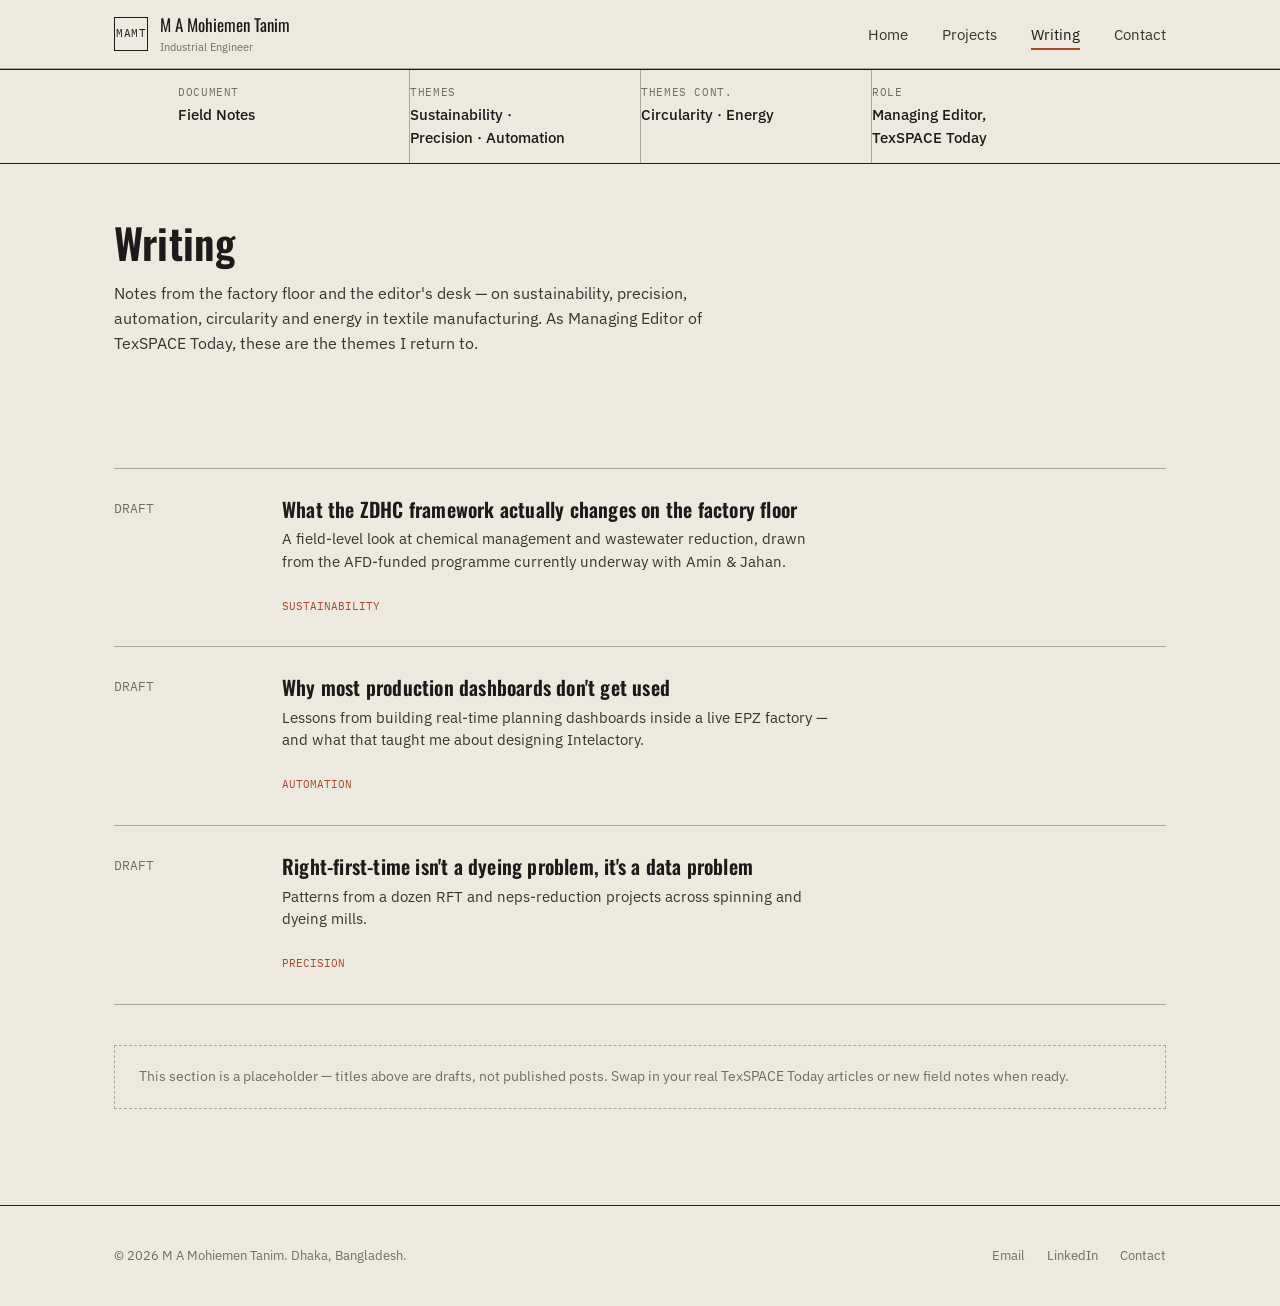
==== blog.html @ ee41e8d6 "Add personal portfolio site (home, projects, writing, contact)" ====
<!DOCTYPE html>
<html lang="en">
<head>
<meta charset="UTF-8">
<meta name="viewport" content="width=device-width, initial-scale=1.0">
<title>Writing — M A Mohiemen Tanim</title>
<meta name="description" content="Notes on sustainability, precision, automation, circularity and energy in textile manufacturing.">
<link rel="stylesheet" href="css/style.css">
</head>
<body>

<nav class="site-nav">
  <div class="wrap">
    <a href="index.html" class="mark">
      <span class="stamp">MAMT</span>
      <span>M A Mohiemen Tanim<small>Industrial Engineer</small></span>
    </a>
    <button class="nav-toggle" aria-label="Toggle menu" aria-expanded="false">
      <span></span><span></span><span></span>
    </button>
    <ul class="nav-links">
      <li><a href="index.html">Home</a></li>
      <li><a href="projects.html">Projects</a></li>
      <li><a href="blog.html">Writing</a></li>
      <li><a href="contact.html">Contact</a></li>
    </ul>
  </div>
</nav>

<div class="titleblock">
  <div class="wrap">
    <div class="titleblock-row">
      <div class="titleblock-cell">
        <div class="titleblock-label">DOCUMENT</div>
        <div class="titleblock-value">Field Notes</div>
      </div>
      <div class="titleblock-cell">
        <div class="titleblock-label">THEMES</div>
        <div class="titleblock-value">Sustainability · Precision · Automation</div>
      </div>
      <div class="titleblock-cell">
        <div class="titleblock-label">THEMES CONT.</div>
        <div class="titleblock-value">Circularity · Energy</div>
      </div>
      <div class="titleblock-cell">
        <div class="titleblock-label">ROLE</div>
        <div class="titleblock-value">Managing Editor, TexSPACE Today</div>
      </div>
    </div>
  </div>
</div>

<section class="tight" style="padding-top:0;">
  <div class="wrap">
    <h1 style="font-size:clamp(1.8rem,3.6vw,2.6rem); margin-bottom:16px;">Writing</h1>
    <p style="font-size:16px; color:var(--ink-soft);">Notes from the factory floor and the editor's desk — on sustainability, precision, automation, circularity and energy in textile manufacturing. As Managing Editor of TexSPACE Today, these are the themes I return to.</p>
  </div>
</section>

<section class="tight">
  <div class="wrap">
    <div class="post-list">
      <article class="post-row">
        <div class="post-date">DRAFT</div>
        <div>
          <a class="post-title" href="#"><h3>What the ZDHC framework actually changes on the factory floor</h3></a>
          <p class="post-excerpt">A field-level look at chemical management and wastewater reduction, drawn from the AFD-funded programme currently underway with Amin &amp; Jahan.</p>
          <span class="post-cat">SUSTAINABILITY</span>
        </div>
      </article>
      <article class="post-row">
        <div class="post-date">DRAFT</div>
        <div>
          <a class="post-title" href="#"><h3>Why most production dashboards don't get used</h3></a>
          <p class="post-excerpt">Lessons from building real-time planning dashboards inside a live EPZ factory — and what that taught me about designing Intelactory.</p>
          <span class="post-cat">AUTOMATION</span>
        </div>
      </article>
      <article class="post-row">
        <div class="post-date">DRAFT</div>
        <div>
          <a class="post-title" href="#"><h3>Right-first-time isn't a dyeing problem, it's a data problem</h3></a>
          <p class="post-excerpt">Patterns from a dozen RFT and neps-reduction projects across spinning and dyeing mills.</p>
          <span class="post-cat">PRECISION</span>
        </div>
      </article>
    </div>

    <div class="notice">
      This section is a placeholder — titles above are drafts, not published posts. Swap in your real TexSPACE Today articles or new field notes when ready.
    </div>
  </div>
</section>

<footer>
  <div class="wrap footer-row">
    <span>© 2026 M A Mohiemen Tanim. Dhaka, Bangladesh.</span>
    <ul class="footer-links">
      <li><a href="mailto:tanim@textiletoday.com.bd">Email</a></li>
      <li><a href="https://www.linkedin.com/in/mohiemen/" target="_blank" rel="noopener">LinkedIn</a></li>
      <li><a href="contact.html">Contact</a></li>
    </ul>
  </div>
</footer>

<script src="js/main.js"></script>
</body>
</html>
---- css/style.css ----
/* ============================================================
   M A Mohiemen Tanim — personal site
   Design concept: engineering title-block / spec-sheet system.
   Palette pulls from raw material + process: indigo dye, oxidised
   steel, brass fittings, undyed cotton, graphite ink.
   ============================================================ */

@import url('https://fonts.googleapis.com/css2?family=Oswald:wght@400;500;600;700&family=IBM+Plex+Sans:wght@400;500;600&family=IBM+Plex+Mono:wght@400;500&display=swap');

:root{
  --cotton: #EDE9DF;
  --cotton-dim: #E2DDCF;
  --ink: #1C1B19;
  --ink-soft: #37352F;
  --indigo: #232F52;
  --indigo-deep: #171E38;
  --rust: #A8482A;
  --brass: #8C6B32;
  --steel: #706C61;
  --line: rgba(28,27,25,0.16);
  --line-strong: rgba(28,27,25,0.32);

  --display: 'Oswald', 'Arial Narrow', sans-serif;
  --body: 'IBM Plex Sans', -apple-system, sans-serif;
  --mono: 'IBM Plex Mono', 'Courier New', monospace;

  --max: 1180px;
  --gutter: clamp(20px, 5vw, 64px);
}

*{ box-sizing: border-box; }
html{ scroll-behavior: smooth; }

@media (prefers-reduced-motion: reduce){
  html{ scroll-behavior: auto; }
  *{ animation-duration: 0.001ms !important; animation-iteration-count: 1 !important; transition-duration: 0.001ms !important; }
}

body{
  margin:0;
  background: var(--cotton);
  color: var(--ink);
  font-family: var(--body);
  font-size: 16px;
  line-height: 1.55;
  -webkit-font-smoothing: antialiased;
}

img{ max-width:100%; display:block; }
a{ color: inherit; }

h1,h2,h3,h4{
  font-family: var(--display);
  font-weight: 600;
  margin: 0;
  line-height: 1.08;
  letter-spacing: 0.2px;
}

p{ margin: 0 0 1em; max-width: 62ch; }
p:last-child{ margin-bottom: 0; }

.wrap{
  max-width: var(--max);
  margin: 0 auto;
  padding-left: var(--gutter);
  padding-right: var(--gutter);
}

/* ---------- texture: fine grid background, like drafting paper ---------- */
.grid-tex{
  background-image:
    linear-gradient(var(--line) 1px, transparent 1px),
    linear-gradient(90deg, var(--line) 1px, transparent 1px);
  background-size: 40px 40px;
  opacity: 0.35;
}

/* ---------- nav ---------- */
.site-nav{
  position: sticky; top:0; z-index: 50;
  background: var(--cotton);
  border-bottom: 1px solid var(--line-strong);
}
.site-nav .wrap{
  display:flex; align-items:center; justify-content:space-between;
  height: 68px;
}
.mark{
  display:flex; align-items:center; gap:12px;
  font-family: var(--display);
  font-size: 17px;
  text-decoration:none;
  color: var(--ink);
}
.mark .stamp{
  width: 34px; height: 34px;
  border: 1.5px solid var(--ink);
  display:flex; align-items:center; justify-content:center;
  font-size: 11px; font-family: var(--mono);
  letter-spacing: 0.5px;
  flex-shrink:0;
}
.mark small{
  display:block; font-family: var(--body); font-weight: 400;
  font-size: 11px; color: var(--steel); margin-top:1px;
}
.nav-links{
  display:flex; gap: clamp(16px,3vw,34px);
  list-style:none; margin:0; padding:0;
}
.nav-links li + li{ margin-left: clamp(16px,3vw,34px); }
@supports (gap: 1px){ .nav-links li + li{ margin-left: 0; } }
.nav-links a{
  text-decoration:none;
  font-size: 14.5px;
  padding-bottom: 4px;
  border-bottom: 2px solid transparent;
  color: var(--ink-soft);
}
.nav-links a:hover{ color: var(--ink); }
.nav-links a.active{
  color: var(--ink);
  border-bottom-color: var(--rust);
}
.nav-toggle{ display:none; }

@media (max-width: 720px){
  .nav-links{
    position: fixed; inset: 68px 0 auto 0;
    background: var(--cotton);
    border-bottom: 1px solid var(--line-strong);
    flex-direction: column; gap:0;
    max-height: 0; overflow:hidden;
    transition: max-height 0.25s ease;
  }
  .nav-links.open{ max-height: 320px; }
  .nav-links li{ border-top: 1px solid var(--line); }
  .nav-links a{ display:block; padding: 16px var(--gutter); border-bottom:none; }
  .nav-links a.active{ background: var(--cotton-dim); border-bottom:none; }
  .nav-toggle{
    display:flex; flex-direction:column; gap:5px;
    width: 30px; height:22px; justify-content:center;
    background:none; border:none; cursor:pointer; padding:0;
  }
  .nav-toggle span{ display:block; height:2px; background:var(--ink); }
}

/* ---------- title block (engineering drawing header) ---------- */
.titleblock{
  border-top: 1.5px solid var(--ink);
  border-bottom: 1.5px solid var(--ink);
  margin: 0 0 56px;
}
.titleblock-row{
  display:grid;
  grid-template-columns: repeat(4, 1fr);
}
.titleblock-cell{
  padding: 14px var(--gutter) 14px 0;
  border-left: 1px solid var(--line-strong);
}
.titleblock-cell:first-child{ border-left:none; padding-left:0; }
.titleblock .wrap > .titleblock-row{ padding-left: var(--gutter); padding-right: var(--gutter); }
.titleblock-label{
  font-family: var(--mono);
  font-size: 10.5px;
  color: var(--steel);
  letter-spacing: 0.06em;
  margin-bottom: 4px;
}
.titleblock-value{ font-size: 14.5px; font-weight: 500; }

@media (max-width: 720px){
  .titleblock-row{ grid-template-columns: repeat(2,1fr); }
  .titleblock-cell:nth-child(3){ border-left:none; }
}

/* ---------- hero ---------- */
.hero{ padding: 88px 0 72px; position:relative; overflow:hidden; }
.hero-grid{
  display:grid; grid-template-columns: 1.3fr 1fr; gap: 48px; align-items:center;
}
.eyebrow-line{
  display:flex; align-items:center; gap:12px; margin-bottom: 22px;
  font-family: var(--mono); font-size: 12px; color: var(--steel);
}
.eyebrow-line .tick{ width: 34px; height:1px; background: var(--steel); }
.hero h1{
  font-size: clamp(2.4rem, 5.4vw, 4.1rem);
  color: var(--ink);
}
.hero h1 em{
  font-style: normal;
  color: var(--indigo);
}
.hero-lede{
  margin-top: 22px;
  font-size: 18px;
  color: var(--ink-soft);
  max-width: 46ch;
}
.hero-actions{ margin-top: 34px; display:flex; gap:16px; flex-wrap:wrap; }

.btn{
  display:inline-block;
  font-family: var(--body); font-weight:600; font-size: 14.5px;
  padding: 13px 24px;
  text-decoration:none;
  border: 1.5px solid var(--ink);
  color: var(--ink);
  transition: background 0.15s ease, color 0.15s ease;
}
.btn.primary{ background: var(--ink); color: var(--cotton); }
.btn.primary:hover{ background: var(--indigo-deep); border-color: var(--indigo-deep); }
.btn:not(.primary):hover{ background: var(--ink); color: var(--cotton); }
.btn.rust{ border-color: var(--rust); color: var(--rust); }
.btn.rust:hover{ background: var(--rust); color: var(--cotton); }

/* loom motif svg */
.loom{ width:100%; height:auto; }
.loom line{ stroke: var(--ink); stroke-width: 1; }
.loom .weft{ stroke: var(--indigo); }
.loom .knot{ fill: var(--rust); }

/* ---------- stat strip ---------- */
.stat-strip{
  border-top: 1px solid var(--line-strong);
  border-bottom: 1px solid var(--line-strong);
  padding: 30px 0;
}
.stat-row{
  display:grid; grid-template-columns: repeat(4,1fr); gap: 24px;
}
.stat-num{
  font-family: var(--display); font-size: clamp(1.8rem,3vw,2.4rem);
  color: var(--indigo);
}
.stat-label{ font-size: 13px; color: var(--steel); margin-top:4px; }
@media (max-width:720px){ .stat-row{ grid-template-columns: repeat(2,1fr); row-gap: 26px; } }

/* ---------- sections ---------- */
section{ padding: 76px 0; }
section.tight{ padding: 56px 0; }
.section-head{
  display:flex; justify-content:space-between; align-items:flex-end;
  gap: 24px; margin-bottom: 42px; flex-wrap:wrap;
  border-bottom: 1px solid var(--line-strong);
  padding-bottom: 20px;
}
.section-head h2{ font-size: clamp(1.6rem,3vw,2.2rem); }
.section-num{ font-family: var(--mono); color: var(--steel); font-size: 13px; }

.divider{ height:1px; background: var(--line-strong); margin: 0 0 40px; }

/* ---------- current work cards ---------- */
.work-panel{
  border: 1.5px solid var(--ink);
  padding: 32px;
  display:grid; grid-template-columns: 200px 1fr; gap: 28px;
}
.work-panel + .work-panel{ margin-top: 22px; }
.work-tag{
  font-family: var(--mono); font-size: 11px; color: var(--rust);
  border: 1px solid var(--rust); display:inline-block;
  padding: 3px 8px; margin-bottom: 10px;
}
.work-meta-label{ font-family: var(--mono); font-size: 10.5px; color: var(--steel); margin-bottom:3px; }
.work-meta-val{ font-size: 14px; margin-bottom: 14px; }
.work-panel h3{ font-size: 1.5rem; margin-bottom: 12px; }
@media (max-width: 780px){ .work-panel{ grid-template-columns: 1fr; } }

/* ---------- timeline ---------- */
.timeline{ border-left: 1.5px solid var(--ink); padding-left: 32px; }
.tl-item{ position:relative; padding-bottom: 44px; }
.tl-item:last-child{ padding-bottom:0; }
.tl-item::before{
  content:''; position:absolute; left:-38px; top:4px;
  width:10px; height:10px; background: var(--cotton);
  border: 2px solid var(--indigo);
}
.tl-period{ font-family: var(--mono); font-size: 12.5px; color: var(--steel); margin-bottom:6px; }
.tl-item h3{ font-size: 1.15rem; margin-bottom: 4px; }
.tl-org{ font-size: 14px; color: var(--indigo); margin-bottom: 10px; font-weight: 600;}

/* ---------- project register (table-like list) ---------- */
.register{ border-top: 1px solid var(--line-strong); }
.reg-row{
  display:grid; grid-template-columns: 90px 1.5fr 2fr 1fr;
  gap: 20px;
  padding: 22px 0;
  border-bottom: 1px solid var(--line-strong);
  align-items:start;
}
.reg-row.head{
  font-family: var(--mono); font-size: 10.5px; color: var(--steel);
  padding: 0 0 12px;
  text-transform: none;
}
.reg-idx{ font-family: var(--mono); color: var(--rust); font-size: 14px; }
.reg-client{ font-weight: 600; font-size: 15px; }
.reg-desc{ font-size: 14.5px; color: var(--ink-soft); }
.reg-tag{ font-family: var(--mono); font-size: 11.5px; color: var(--steel); }
@media (max-width: 860px){
  .reg-row{ grid-template-columns: 1fr; gap:6px; }
  .reg-row.head{ display:none; }
  .reg-row{ padding: 20px 0; }
  .reg-idx{ display:inline-block; margin-right: 10px; }
}

/* ---------- filter chips ---------- */
.chip-row{ display:flex; flex-wrap:wrap; gap:10px; margin-bottom: 40px; }
.chip{
  font-family: var(--mono); font-size: 12px;
  border: 1px solid var(--line-strong);
  background: transparent;
  padding: 7px 14px;
  cursor:pointer; color: var(--ink-soft);
}
.chip.is-active{ border-color: var(--ink); background: var(--ink); color: var(--cotton); }

/* ---------- venture / intelactory panel ---------- */
.venture{
  background: var(--indigo-deep);
  color: var(--cotton);
  padding: 56px var(--gutter);
}
.venture .wrap{ padding:0; max-width:none; }
.venture-inner{ max-width: var(--max); margin:0 auto; display:grid; grid-template-columns: 1fr 1fr; gap: 48px; align-items:center; }
.venture h2{ color: var(--cotton); font-size: clamp(1.8rem,3.4vw,2.6rem); margin-bottom:18px; }
.venture p{ color: rgba(237,233,223,0.82); max-width: 48ch; }
.venture .btn.primary{ background: var(--cotton); color: var(--indigo-deep); border-color: var(--cotton); }
.venture .btn.primary:hover{ background: var(--rust); border-color: var(--rust); color: var(--cotton); }
@media (max-width: 780px){ .venture-inner{ grid-template-columns:1fr; } }

/* ---------- blog list ---------- */
.post-list{ display:flex; flex-direction:column; }
.post-row{
  display:grid; grid-template-columns: 140px 1fr; gap: 28px;
  padding: 30px 0; border-bottom: 1px solid var(--line-strong);
}
.post-row:first-child{ border-top: 1px solid var(--line-strong); }
.post-date{ font-family: var(--mono); font-size: 12.5px; color: var(--steel); }
.post-row h3{ font-size: 1.25rem; margin-bottom:8px; }
.post-row a.post-title{ text-decoration:none; }
.post-row a.post-title:hover{ color: var(--indigo); }
.post-excerpt{ color: var(--ink-soft); font-size: 14.5px; }
.post-cat{ display:inline-block; font-family: var(--mono); font-size: 11px; color: var(--rust); margin-top:10px; }
@media (max-width:640px){ .post-row{ grid-template-columns:1fr; gap:8px; } }

.notice{
  border: 1px dashed var(--line-strong);
  padding: 20px 24px;
  font-size: 14px;
  color: var(--steel);
  margin-top: 40px;
}

/* ---------- contact ---------- */
.contact-grid{ display:grid; grid-template-columns: 1fr 1.1fr; gap: 64px; }
.contact-field{ margin-bottom: 24px; }
.contact-field label{
  display:block; font-family: var(--mono); font-size: 11px;
  color: var(--steel); margin-bottom:8px; letter-spacing:0.04em;
}
.contact-field input, .contact-field textarea{
  width:100%; border:none; border-bottom: 1.5px solid var(--ink);
  background: transparent; font-family: var(--body); font-size: 15px;
  padding: 10px 2px; color: var(--ink);
}
.contact-field input:focus, .contact-field textarea:focus{
  outline: none; border-bottom-color: var(--rust);
}
.contact-field textarea{ resize: vertical; min-height: 110px; }
.contact-info-item{ margin-bottom: 30px; }
.contact-info-label{ font-family: var(--mono); font-size: 11px; color: var(--steel); margin-bottom:6px; }
.contact-info-val{ font-size: 17px; }
.contact-info-val a{ text-decoration:none; border-bottom: 1px solid var(--line-strong); }
.contact-info-val a:hover{ border-color: var(--ink); }
@media (max-width: 820px){ .contact-grid{ grid-template-columns:1fr; gap: 40px; } }

/* ---------- footer ---------- */
footer{
  border-top: 1.5px solid var(--ink);
  padding: 40px 0;
  margin-top: 40px;
}
.footer-row{
  display:flex; justify-content:space-between; align-items:center; gap:20px; flex-wrap:wrap;
  font-size: 13px; color: var(--steel);
}
.footer-links{ display:flex; gap:22px; list-style:none; padding:0; margin:0; }
.footer-links a{ text-decoration:none; color: var(--steel); }
.footer-links a:hover{ color: var(--ink); }

/* visible focus for accessibility */
a:focus-visible, button:focus-visible, input:focus-visible, textarea:focus-visible{
  outline: 2px solid var(--rust); outline-offset: 2px;
}

/* fade-in on load, single orchestrated pass (not per-card) */
.reveal{ opacity:0; transform: translateY(10px); animation: reveal 0.6s ease forwards; }
@keyframes reveal{ to{ opacity:1; transform:none; } }
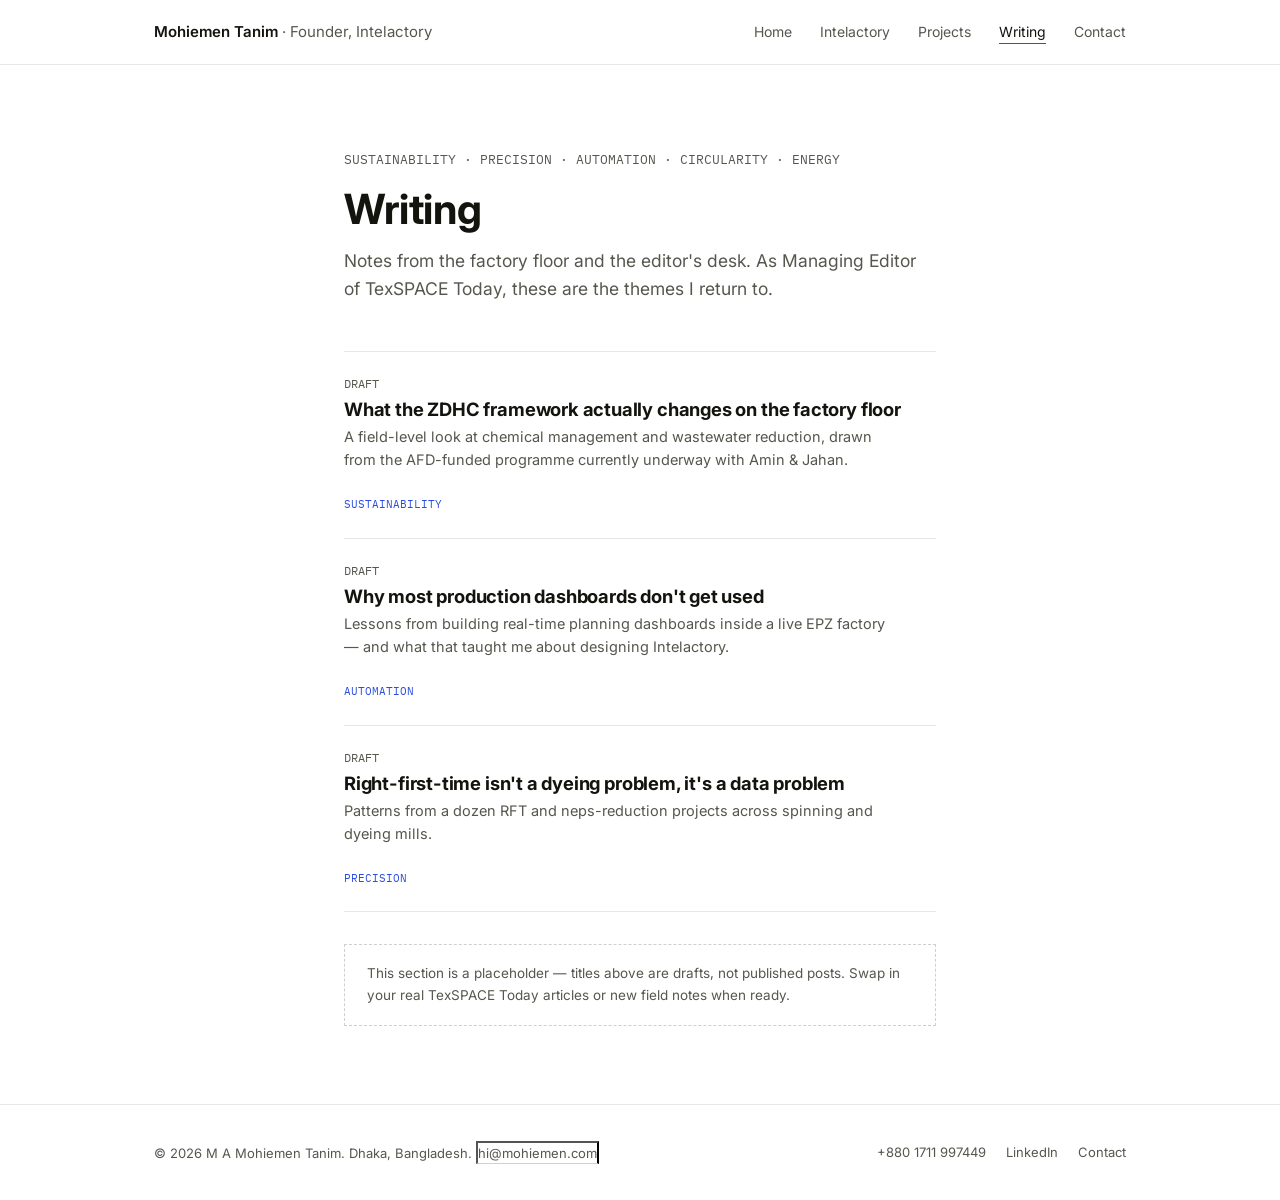
==== commit bc5a6f36: "Redesign: white/minimal theme, founder photo, Intelactory page, updated contact" ====
--- a/blog.html
+++ b/blog.html
@@ -11,15 +11,13 @@
 
 <nav class="site-nav">
   <div class="wrap">
-    <a href="index.html" class="mark">
-      <span class="stamp">MAMT</span>
-      <span>M A Mohiemen Tanim<small>Industrial Engineer</small></span>
-    </a>
+    <a href="index.html" class="mark">Mohiemen Tanim <span>· Founder, Intelactory</span></a>
     <button class="nav-toggle" aria-label="Toggle menu" aria-expanded="false">
       <span></span><span></span><span></span>
     </button>
     <ul class="nav-links">
       <li><a href="index.html">Home</a></li>
+      <li><a href="intelactory.html">Intelactory</a></li>
       <li><a href="projects.html">Projects</a></li>
       <li><a href="blog.html">Writing</a></li>
       <li><a href="contact.html">Contact</a></li>
@@ -27,62 +25,34 @@
   </div>
 </nav>
 
-<div class="titleblock">
-  <div class="wrap">
-    <div class="titleblock-row">
-      <div class="titleblock-cell">
-        <div class="titleblock-label">DOCUMENT</div>
-        <div class="titleblock-value">Field Notes</div>
-      </div>
-      <div class="titleblock-cell">
-        <div class="titleblock-label">THEMES</div>
-        <div class="titleblock-value">Sustainability · Precision · Automation</div>
-      </div>
-      <div class="titleblock-cell">
-        <div class="titleblock-label">THEMES CONT.</div>
-        <div class="titleblock-value">Circularity · Energy</div>
-      </div>
-      <div class="titleblock-cell">
-        <div class="titleblock-label">ROLE</div>
-        <div class="titleblock-value">Managing Editor, TexSPACE Today</div>
-      </div>
-    </div>
-  </div>
-</div>
-
-<section class="tight" style="padding-top:0;">
-  <div class="wrap">
-    <h1 style="font-size:clamp(1.8rem,3.6vw,2.6rem); margin-bottom:16px;">Writing</h1>
-    <p style="font-size:16px; color:var(--ink-soft);">Notes from the factory floor and the editor's desk — on sustainability, precision, automation, circularity and energy in textile manufacturing. As Managing Editor of TexSPACE Today, these are the themes I return to.</p>
+<section class="hero" style="padding-bottom:0;">
+  <div class="wrap-read">
+    <div class="kicker">SUSTAINABILITY · PRECISION · AUTOMATION · CIRCULARITY · ENERGY</div>
+    <h1 style="font-size:clamp(1.8rem,3.6vw,2.6rem);">Writing</h1>
+    <p class="hero-lede" style="margin-top:14px;">Notes from the factory floor and the editor's desk. As Managing Editor of TexSPACE Today, these are the themes I return to.</p>
   </div>
 </section>
 
 <section class="tight">
-  <div class="wrap">
+  <div class="wrap-read">
     <div class="post-list">
       <article class="post-row">
         <div class="post-date">DRAFT</div>
-        <div>
-          <a class="post-title" href="#"><h3>What the ZDHC framework actually changes on the factory floor</h3></a>
-          <p class="post-excerpt">A field-level look at chemical management and wastewater reduction, drawn from the AFD-funded programme currently underway with Amin &amp; Jahan.</p>
-          <span class="post-cat">SUSTAINABILITY</span>
-        </div>
+        <a class="post-title" href="#"><h3>What the ZDHC framework actually changes on the factory floor</h3></a>
+        <p class="post-excerpt">A field-level look at chemical management and wastewater reduction, drawn from the AFD-funded programme currently underway with Amin &amp; Jahan.</p>
+        <span class="post-cat">SUSTAINABILITY</span>
       </article>
       <article class="post-row">
         <div class="post-date">DRAFT</div>
-        <div>
-          <a class="post-title" href="#"><h3>Why most production dashboards don't get used</h3></a>
-          <p class="post-excerpt">Lessons from building real-time planning dashboards inside a live EPZ factory — and what that taught me about designing Intelactory.</p>
-          <span class="post-cat">AUTOMATION</span>
-        </div>
+        <a class="post-title" href="#"><h3>Why most production dashboards don't get used</h3></a>
+        <p class="post-excerpt">Lessons from building real-time planning dashboards inside a live EPZ factory — and what that taught me about designing Intelactory.</p>
+        <span class="post-cat">AUTOMATION</span>
       </article>
       <article class="post-row">
         <div class="post-date">DRAFT</div>
-        <div>
-          <a class="post-title" href="#"><h3>Right-first-time isn't a dyeing problem, it's a data problem</h3></a>
-          <p class="post-excerpt">Patterns from a dozen RFT and neps-reduction projects across spinning and dyeing mills.</p>
-          <span class="post-cat">PRECISION</span>
-        </div>
+        <a class="post-title" href="#"><h3>Right-first-time isn't a dyeing problem, it's a data problem</h3></a>
+        <p class="post-excerpt">Patterns from a dozen RFT and neps-reduction projects across spinning and dyeing mills.</p>
+        <span class="post-cat">PRECISION</span>
       </article>
     </div>
 
@@ -94,9 +64,9 @@
 
 <footer>
   <div class="wrap footer-row">
-    <span>© 2026 M A Mohiemen Tanim. Dhaka, Bangladesh.</span>
+    <span>© 2026 M A Mohiemen Tanim. Dhaka, Bangladesh. <button class="copy-email" data-email="hi@mohiemen.com">hi@mohiemen.com</button><span class="copy-feedback">Copied</span></span>
     <ul class="footer-links">
-      <li><a href="mailto:tanim@textiletoday.com.bd">Email</a></li>
+      <li><a href="tel:+8801711997449">+880 1711 997449</a></li>
       <li><a href="https://www.linkedin.com/in/mohiemen/" target="_blank" rel="noopener">LinkedIn</a></li>
       <li><a href="contact.html">Contact</a></li>
     </ul>
--- a/css/style.css
+++ b/css/style.css
@@ -1,30 +1,27 @@
 /* ============================================================
    M A Mohiemen Tanim — personal site
-   Design concept: engineering title-block / spec-sheet system.
-   Palette pulls from raw material + process: indigo dye, oxidised
-   steel, brass fittings, undyed cotton, graphite ink.
+   v2: simplified, white background, single accent (indigo).
+   Core theme: systems thinking for manufacturing operations.
    ============================================================ */
 
-@import url('https://fonts.googleapis.com/css2?family=Oswald:wght@400;500;600;700&family=IBM+Plex+Sans:wght@400;500;600&family=IBM+Plex+Mono:wght@400;500&display=swap');
+@import url('https://fonts.googleapis.com/css2?family=Inter:wght@400;500;600;700;800&family=IBM+Plex+Mono:wght@400;500&display=swap');
 
 :root{
-  --cotton: #EDE9DF;
-  --cotton-dim: #E2DDCF;
-  --ink: #1C1B19;
-  --ink-soft: #37352F;
-  --indigo: #232F52;
-  --indigo-deep: #171E38;
-  --rust: #A8482A;
-  --brass: #8C6B32;
-  --steel: #706C61;
-  --line: rgba(28,27,25,0.16);
-  --line-strong: rgba(28,27,25,0.32);
-
-  --display: 'Oswald', 'Arial Narrow', sans-serif;
-  --body: 'IBM Plex Sans', -apple-system, sans-serif;
+  --white: #FFFFFF;
+  --ink: #14140F;
+  --ink-soft: #57564E;
+  --indigo: #2A4CE0;
+  --indigo-soft: #5570EA;
+  --indigo-deep: #1B34A8;
+  --line: rgba(20,20,15,0.10);
+  --line-strong: rgba(20,20,15,0.20);
+
+  --display: 'Inter', -apple-system, sans-serif;
+  --body: 'Inter', -apple-system, sans-serif;
   --mono: 'IBM Plex Mono', 'Courier New', monospace;
 
-  --max: 1180px;
+  --max: 1100px;
+  --read: 720px;
   --gutter: clamp(20px, 5vw, 64px);
 }
 
@@ -38,11 +35,11 @@
 
 body{
   margin:0;
-  background: var(--cotton);
+  background: var(--white);
   color: var(--ink);
   font-family: var(--body);
   font-size: 16px;
-  line-height: 1.55;
+  line-height: 1.6;
   -webkit-font-smoothing: antialiased;
 }
 
@@ -51,10 +48,10 @@
 
 h1,h2,h3,h4{
   font-family: var(--display);
-  font-weight: 600;
+  font-weight: 700;
   margin: 0;
-  line-height: 1.08;
-  letter-spacing: 0.2px;
+  line-height: 1.1;
+  letter-spacing: -0.01em;
 }
 
 p{ margin: 0 0 1em; max-width: 62ch; }
@@ -66,338 +63,267 @@
   padding-left: var(--gutter);
   padding-right: var(--gutter);
 }
-
-/* ---------- texture: fine grid background, like drafting paper ---------- */
-.grid-tex{
-  background-image:
-    linear-gradient(var(--line) 1px, transparent 1px),
-    linear-gradient(90deg, var(--line) 1px, transparent 1px);
-  background-size: 40px 40px;
-  opacity: 0.35;
+.wrap-read{
+  max-width: var(--read);
+  margin: 0 auto;
+  padding-left: var(--gutter);
+  padding-right: var(--gutter);
 }
 
 /* ---------- nav ---------- */
 .site-nav{
   position: sticky; top:0; z-index: 50;
-  background: var(--cotton);
-  border-bottom: 1px solid var(--line-strong);
+  background: rgba(255,255,255,0.92);
+  backdrop-filter: saturate(140%) blur(6px);
+  border-bottom: 1px solid var(--line);
 }
 .site-nav .wrap{
   display:flex; align-items:center; justify-content:space-between;
-  height: 68px;
+  height: 64px;
 }
 .mark{
-  display:flex; align-items:center; gap:12px;
-  font-family: var(--display);
-  font-size: 17px;
+  font-family: var(--body); font-weight: 600;
+  font-size: 15px;
   text-decoration:none;
   color: var(--ink);
 }
-.mark .stamp{
-  width: 34px; height: 34px;
-  border: 1.5px solid var(--ink);
-  display:flex; align-items:center; justify-content:center;
-  font-size: 11px; font-family: var(--mono);
-  letter-spacing: 0.5px;
-  flex-shrink:0;
-}
-.mark small{
-  display:block; font-family: var(--body); font-weight: 400;
-  font-size: 11px; color: var(--steel); margin-top:1px;
-}
+.mark span{ color: var(--ink-soft); font-weight: 400; }
 .nav-links{
-  display:flex; gap: clamp(16px,3vw,34px);
+  display:flex;
   list-style:none; margin:0; padding:0;
 }
-.nav-links li + li{ margin-left: clamp(16px,3vw,34px); }
-@supports (gap: 1px){ .nav-links li + li{ margin-left: 0; } }
+.nav-links li + li{ margin-left: clamp(14px,2.6vw,28px); }
 .nav-links a{
   text-decoration:none;
-  font-size: 14.5px;
-  padding-bottom: 4px;
-  border-bottom: 2px solid transparent;
+  font-size: 14px;
   color: var(--ink-soft);
+  padding-bottom: 3px;
+  border-bottom: 1px solid transparent;
 }
 .nav-links a:hover{ color: var(--ink); }
-.nav-links a.active{
-  color: var(--ink);
-  border-bottom-color: var(--rust);
-}
+.nav-links a.active{ color: var(--ink); border-bottom-color: var(--indigo); }
 .nav-toggle{ display:none; }
 
-@media (max-width: 720px){
+@media (max-width: 680px){
   .nav-links{
-    position: fixed; inset: 68px 0 auto 0;
-    background: var(--cotton);
-    border-bottom: 1px solid var(--line-strong);
-    flex-direction: column; gap:0;
+    position: fixed; inset: 64px 0 auto 0;
+    background: var(--white);
+    border-bottom: 1px solid var(--line);
+    flex-direction: column;
     max-height: 0; overflow:hidden;
     transition: max-height 0.25s ease;
   }
-  .nav-links.open{ max-height: 320px; }
-  .nav-links li{ border-top: 1px solid var(--line); }
-  .nav-links a{ display:block; padding: 16px var(--gutter); border-bottom:none; }
-  .nav-links a.active{ background: var(--cotton-dim); border-bottom:none; }
+  .nav-links.open{ max-height: 340px; }
+  .nav-links li{ margin-left:0 !important; border-top: 1px solid var(--line); }
+  .nav-links a{ display:block; padding: 15px var(--gutter); }
   .nav-toggle{
     display:flex; flex-direction:column; gap:5px;
-    width: 30px; height:22px; justify-content:center;
+    width: 28px; height:20px; justify-content:center;
     background:none; border:none; cursor:pointer; padding:0;
   }
   .nav-toggle span{ display:block; height:2px; background:var(--ink); }
 }
 
-/* ---------- title block (engineering drawing header) ---------- */
-.titleblock{
-  border-top: 1.5px solid var(--ink);
-  border-bottom: 1.5px solid var(--ink);
-  margin: 0 0 56px;
-}
-.titleblock-row{
-  display:grid;
-  grid-template-columns: repeat(4, 1fr);
-}
-.titleblock-cell{
-  padding: 14px var(--gutter) 14px 0;
-  border-left: 1px solid var(--line-strong);
-}
-.titleblock-cell:first-child{ border-left:none; padding-left:0; }
-.titleblock .wrap > .titleblock-row{ padding-left: var(--gutter); padding-right: var(--gutter); }
-.titleblock-label{
-  font-family: var(--mono);
-  font-size: 10.5px;
-  color: var(--steel);
-  letter-spacing: 0.06em;
-  margin-bottom: 4px;
-}
-.titleblock-value{ font-size: 14.5px; font-weight: 500; }
-
-@media (max-width: 720px){
-  .titleblock-row{ grid-template-columns: repeat(2,1fr); }
-  .titleblock-cell:nth-child(3){ border-left:none; }
+/* ---------- meta line (replaces bordered title block) ---------- */
+.meta-line{
+  display:flex; flex-wrap:wrap; gap: 6px 18px;
+  font-family: var(--mono); font-size: 12.5px; color: var(--ink-soft);
+  padding-bottom: 18px; margin-bottom: 40px;
+  border-bottom: 1px solid var(--line);
+}
+.meta-line span b{ color: var(--ink); font-weight:500; }
+
+/* ---------- photo ---------- */
+.avatar{
+  width: 52px; height:52px; border-radius:50%;
+  object-fit: cover; display:inline-block;
+  border: 1px solid var(--line-strong);
+}
+.hero-byline{ display:flex; align-items:center; gap:14px; margin-bottom: 22px; }
+.portrait-block{ display:flex; gap: 32px; align-items:flex-start; flex-wrap:wrap; }
+.portrait-block img{
+  width: 168px; height:168px; border-radius: 6px;
+  object-fit: cover; flex-shrink:0;
+  border: 1px solid var(--line-strong);
+}
+.portrait-block .portrait-text{ flex:1 1 320px; }
+@media (max-width: 560px){
+  .portrait-block img{ width: 120px; height:120px; }
 }
 
 /* ---------- hero ---------- */
-.hero{ padding: 88px 0 72px; position:relative; overflow:hidden; }
-.hero-grid{
-  display:grid; grid-template-columns: 1.3fr 1fr; gap: 48px; align-items:center;
-}
-.eyebrow-line{
-  display:flex; align-items:center; gap:12px; margin-bottom: 22px;
-  font-family: var(--mono); font-size: 12px; color: var(--steel);
-}
-.eyebrow-line .tick{ width: 34px; height:1px; background: var(--steel); }
+.hero{ padding: 84px 0 56px; }
+.hero .kicker{
+  font-family: var(--mono); font-size: 12.5px; color: var(--ink-soft);
+  margin-bottom: 18px;
+}
 .hero h1{
-  font-size: clamp(2.4rem, 5.4vw, 4.1rem);
-  color: var(--ink);
-}
-.hero h1 em{
-  font-style: normal;
-  color: var(--indigo);
-}
+  font-size: clamp(2rem, 4.6vw, 3.2rem);
+  max-width: 16ch;
+}
+.hero h1 .accent{ color: var(--indigo); }
 .hero-lede{
-  margin-top: 22px;
-  font-size: 18px;
+  margin-top: 20px;
+  font-size: 17.5px;
   color: var(--ink-soft);
-  max-width: 46ch;
-}
-.hero-actions{ margin-top: 34px; display:flex; gap:16px; flex-wrap:wrap; }
+  max-width: 58ch;
+}
+.hero-actions{ margin-top: 30px; display:flex; gap:14px; flex-wrap:wrap; }
 
 .btn{
   display:inline-block;
   font-family: var(--body); font-weight:600; font-size: 14.5px;
-  padding: 13px 24px;
+  padding: 12px 22px;
   text-decoration:none;
-  border: 1.5px solid var(--ink);
+  border: 1px solid var(--ink);
   color: var(--ink);
-  transition: background 0.15s ease, color 0.15s ease;
-}
-.btn.primary{ background: var(--ink); color: var(--cotton); }
-.btn.primary:hover{ background: var(--indigo-deep); border-color: var(--indigo-deep); }
-.btn:not(.primary):hover{ background: var(--ink); color: var(--cotton); }
-.btn.rust{ border-color: var(--rust); color: var(--rust); }
-.btn.rust:hover{ background: var(--rust); color: var(--cotton); }
-
-/* loom motif svg */
-.loom{ width:100%; height:auto; }
-.loom line{ stroke: var(--ink); stroke-width: 1; }
-.loom .weft{ stroke: var(--indigo); }
-.loom .knot{ fill: var(--rust); }
-
-/* ---------- stat strip ---------- */
-.stat-strip{
-  border-top: 1px solid var(--line-strong);
-  border-bottom: 1px solid var(--line-strong);
+  transition: background 0.15s ease, color 0.15s ease, border-color .15s ease;
+}
+.btn.primary{ background: var(--indigo); color:#fff; border-color: var(--indigo); }
+.btn.primary:hover{ background: #1D2A55; border-color:#1D2A55; }
+.btn:not(.primary):hover{ background: var(--ink); color: #fff; }
+
+/* ---------- stat row (plain, no cards) ---------- */
+.stat-row{
+  display:flex; flex-wrap:wrap; gap: 40px 56px;
   padding: 30px 0;
-}
-.stat-row{
-  display:grid; grid-template-columns: repeat(4,1fr); gap: 24px;
-}
-.stat-num{
-  font-family: var(--display); font-size: clamp(1.8rem,3vw,2.4rem);
-  color: var(--indigo);
-}
-.stat-label{ font-size: 13px; color: var(--steel); margin-top:4px; }
-@media (max-width:720px){ .stat-row{ grid-template-columns: repeat(2,1fr); row-gap: 26px; } }
+  border-top: 1px solid var(--line);
+  border-bottom: 1px solid var(--line);
+}
+.stat-num{ font-family: var(--display); font-size: 1.9rem; color: var(--indigo); }
+.stat-label{ font-size: 13px; color: var(--ink-soft); margin-top: 2px; }
 
 /* ---------- sections ---------- */
-section{ padding: 76px 0; }
-section.tight{ padding: 56px 0; }
-.section-head{
-  display:flex; justify-content:space-between; align-items:flex-end;
-  gap: 24px; margin-bottom: 42px; flex-wrap:wrap;
-  border-bottom: 1px solid var(--line-strong);
-  padding-bottom: 20px;
-}
-.section-head h2{ font-size: clamp(1.6rem,3vw,2.2rem); }
-.section-num{ font-family: var(--mono); color: var(--steel); font-size: 13px; }
-
-.divider{ height:1px; background: var(--line-strong); margin: 0 0 40px; }
-
-/* ---------- current work cards ---------- */
-.work-panel{
-  border: 1.5px solid var(--ink);
-  padding: 32px;
-  display:grid; grid-template-columns: 200px 1fr; gap: 28px;
-}
-.work-panel + .work-panel{ margin-top: 22px; }
-.work-tag{
-  font-family: var(--mono); font-size: 11px; color: var(--rust);
-  border: 1px solid var(--rust); display:inline-block;
-  padding: 3px 8px; margin-bottom: 10px;
-}
-.work-meta-label{ font-family: var(--mono); font-size: 10.5px; color: var(--steel); margin-bottom:3px; }
-.work-meta-val{ font-size: 14px; margin-bottom: 14px; }
-.work-panel h3{ font-size: 1.5rem; margin-bottom: 12px; }
-@media (max-width: 780px){ .work-panel{ grid-template-columns: 1fr; } }
+section{ padding: 68px 0; }
+section.tight{ padding: 48px 0; }
+.section-head{ margin-bottom: 32px; }
+.section-head h2{ font-size: clamp(1.4rem,2.6vw,1.9rem); }
+.section-head .kicker{ font-family: var(--mono); font-size: 12px; color: var(--ink-soft); margin-bottom:10px; }
+
+/* ---------- simple text blocks (replace bordered work-panels) ---------- */
+.feature{ padding: 28px 0; border-top: 1px solid var(--line); }
+.feature:last-child{ border-bottom: 1px solid var(--line); }
+.feature-tag{
+  font-family: var(--mono); font-size: 11px; color: var(--indigo);
+  margin-bottom: 10px;
+}
+.feature h3{ font-size: 1.35rem; margin-bottom: 10px; }
+.feature .meta{ font-size: 13.5px; color: var(--ink-soft); margin-bottom: 10px; }
+.feature p{ color: var(--ink-soft); }
+.feature .btn{ margin-top: 16px; }
+
+/* ---------- intelactory spotlight block ---------- */
+.spotlight{
+  border: 1px solid var(--line-strong);
+  padding: clamp(28px,4vw,48px);
+}
+.spotlight .kicker{ font-family: var(--mono); font-size: 12px; color: var(--indigo); margin-bottom:14px; }
+.spotlight h2{ font-size: clamp(1.6rem,3vw,2.2rem); margin-bottom: 18px; max-width: 20ch; }
+.spotlight p{ color: var(--ink-soft); max-width: 60ch; }
+.spotlight-actions{ margin-top: 26px; display:flex; gap:14px; flex-wrap:wrap; }
 
 /* ---------- timeline ---------- */
-.timeline{ border-left: 1.5px solid var(--ink); padding-left: 32px; }
-.tl-item{ position:relative; padding-bottom: 44px; }
+.timeline{ border-left: 1px solid var(--line-strong); padding-left: 28px; }
+.tl-item{ position:relative; padding-bottom: 38px; }
 .tl-item:last-child{ padding-bottom:0; }
 .tl-item::before{
-  content:''; position:absolute; left:-38px; top:4px;
-  width:10px; height:10px; background: var(--cotton);
-  border: 2px solid var(--indigo);
-}
-.tl-period{ font-family: var(--mono); font-size: 12.5px; color: var(--steel); margin-bottom:6px; }
-.tl-item h3{ font-size: 1.15rem; margin-bottom: 4px; }
-.tl-org{ font-size: 14px; color: var(--indigo); margin-bottom: 10px; font-weight: 600;}
-
-/* ---------- project register (table-like list) ---------- */
-.register{ border-top: 1px solid var(--line-strong); }
-.reg-row{
-  display:grid; grid-template-columns: 90px 1.5fr 2fr 1fr;
-  gap: 20px;
-  padding: 22px 0;
-  border-bottom: 1px solid var(--line-strong);
-  align-items:start;
-}
-.reg-row.head{
-  font-family: var(--mono); font-size: 10.5px; color: var(--steel);
-  padding: 0 0 12px;
-  text-transform: none;
-}
-.reg-idx{ font-family: var(--mono); color: var(--rust); font-size: 14px; }
-.reg-client{ font-weight: 600; font-size: 15px; }
-.reg-desc{ font-size: 14.5px; color: var(--ink-soft); }
-.reg-tag{ font-family: var(--mono); font-size: 11.5px; color: var(--steel); }
-@media (max-width: 860px){
-  .reg-row{ grid-template-columns: 1fr; gap:6px; }
-  .reg-row.head{ display:none; }
-  .reg-row{ padding: 20px 0; }
-  .reg-idx{ display:inline-block; margin-right: 10px; }
-}
+  content:''; position:absolute; left:-33px; top:5px;
+  width:8px; height:8px; border-radius:50%;
+  background: var(--white); border: 2px solid var(--indigo);
+}
+.tl-period{ font-family: var(--mono); font-size: 12px; color: var(--ink-soft); margin-bottom:6px; }
+.tl-item h3{ font-size: 1.08rem; margin-bottom: 3px; }
+.tl-org{ font-size: 13.5px; color: var(--indigo); margin-bottom: 8px; font-weight: 600;}
+.tl-item p{ color: var(--ink-soft); font-size: 14.5px; }
+
+/* ---------- project list (plain rows, reference-style) ---------- */
+.proj-list{ }
+.proj-row{
+  display:flex; justify-content:space-between; align-items:baseline;
+  gap: 20px; padding: 20px 0; border-top: 1px solid var(--line);
+  flex-wrap:wrap;
+}
+.proj-row:last-child{ border-bottom: 1px solid var(--line); }
+.proj-client{ font-weight: 600; font-size: 15.5px; }
+.proj-desc{ color: var(--ink-soft); font-size: 14.5px; flex: 1 1 380px; }
+.proj-tag{ font-family: var(--mono); font-size: 11.5px; color: var(--ink-soft); white-space:nowrap; }
 
 /* ---------- filter chips ---------- */
-.chip-row{ display:flex; flex-wrap:wrap; gap:10px; margin-bottom: 40px; }
+.chip-row{ display:flex; flex-wrap:wrap; gap:8px; margin-bottom: 32px; }
 .chip{
   font-family: var(--mono); font-size: 12px;
   border: 1px solid var(--line-strong);
-  background: transparent;
-  padding: 7px 14px;
+  background: transparent; border-radius: 100px;
+  padding: 6px 14px;
   cursor:pointer; color: var(--ink-soft);
 }
-.chip.is-active{ border-color: var(--ink); background: var(--ink); color: var(--cotton); }
-
-/* ---------- venture / intelactory panel ---------- */
-.venture{
-  background: var(--indigo-deep);
-  color: var(--cotton);
-  padding: 56px var(--gutter);
-}
-.venture .wrap{ padding:0; max-width:none; }
-.venture-inner{ max-width: var(--max); margin:0 auto; display:grid; grid-template-columns: 1fr 1fr; gap: 48px; align-items:center; }
-.venture h2{ color: var(--cotton); font-size: clamp(1.8rem,3.4vw,2.6rem); margin-bottom:18px; }
-.venture p{ color: rgba(237,233,223,0.82); max-width: 48ch; }
-.venture .btn.primary{ background: var(--cotton); color: var(--indigo-deep); border-color: var(--cotton); }
-.venture .btn.primary:hover{ background: var(--rust); border-color: var(--rust); color: var(--cotton); }
-@media (max-width: 780px){ .venture-inner{ grid-template-columns:1fr; } }
-
-/* ---------- blog list ---------- */
-.post-list{ display:flex; flex-direction:column; }
-.post-row{
-  display:grid; grid-template-columns: 140px 1fr; gap: 28px;
-  padding: 30px 0; border-bottom: 1px solid var(--line-strong);
-}
-.post-row:first-child{ border-top: 1px solid var(--line-strong); }
-.post-date{ font-family: var(--mono); font-size: 12.5px; color: var(--steel); }
-.post-row h3{ font-size: 1.25rem; margin-bottom:8px; }
+.chip.is-active{ border-color: var(--ink); background: var(--ink); color: #fff; }
+
+/* ---------- writing list ---------- */
+.post-list{ }
+.post-row{ padding: 22px 0; border-top: 1px solid var(--line); }
+.post-list .post-row:last-child{ border-bottom: 1px solid var(--line); }
+.post-date{ font-family: var(--mono); font-size: 12px; color: var(--ink-soft); margin-bottom: 6px; }
+.post-row h3{ font-size: 1.15rem; margin-bottom:6px; }
 .post-row a.post-title{ text-decoration:none; }
 .post-row a.post-title:hover{ color: var(--indigo); }
 .post-excerpt{ color: var(--ink-soft); font-size: 14.5px; }
-.post-cat{ display:inline-block; font-family: var(--mono); font-size: 11px; color: var(--rust); margin-top:10px; }
-@media (max-width:640px){ .post-row{ grid-template-columns:1fr; gap:8px; } }
+.post-cat{ display:inline-block; font-family: var(--mono); font-size: 11px; color: var(--indigo); margin-top:10px; }
 
 .notice{
   border: 1px dashed var(--line-strong);
-  padding: 20px 24px;
-  font-size: 14px;
-  color: var(--steel);
-  margin-top: 40px;
+  padding: 18px 22px;
+  font-size: 13.5px;
+  color: var(--ink-soft);
+  margin-top: 32px;
 }
 
 /* ---------- contact ---------- */
-.contact-grid{ display:grid; grid-template-columns: 1fr 1.1fr; gap: 64px; }
-.contact-field{ margin-bottom: 24px; }
+.contact-grid{ display:grid; grid-template-columns: 1fr 1.05fr; gap: 60px; }
+.contact-field{ margin-bottom: 22px; }
 .contact-field label{
   display:block; font-family: var(--mono); font-size: 11px;
-  color: var(--steel); margin-bottom:8px; letter-spacing:0.04em;
+  color: var(--ink-soft); margin-bottom:8px; letter-spacing:0.03em;
 }
 .contact-field input, .contact-field textarea{
-  width:100%; border:none; border-bottom: 1.5px solid var(--ink);
+  width:100%; border:none; border-bottom: 1px solid var(--ink);
   background: transparent; font-family: var(--body); font-size: 15px;
-  padding: 10px 2px; color: var(--ink);
+  padding: 9px 2px; color: var(--ink);
 }
 .contact-field input:focus, .contact-field textarea:focus{
-  outline: none; border-bottom-color: var(--rust);
-}
-.contact-field textarea{ resize: vertical; min-height: 110px; }
-.contact-info-item{ margin-bottom: 30px; }
-.contact-info-label{ font-family: var(--mono); font-size: 11px; color: var(--steel); margin-bottom:6px; }
+  outline: none; border-bottom-color: var(--indigo);
+}
+.contact-field textarea{ resize: vertical; min-height: 100px; }
+.contact-info-item{ margin-bottom: 26px; }
+.contact-info-label{ font-family: var(--mono); font-size: 11px; color: var(--ink-soft); margin-bottom:6px; }
 .contact-info-val{ font-size: 17px; }
-.contact-info-val a{ text-decoration:none; border-bottom: 1px solid var(--line-strong); }
-.contact-info-val a:hover{ border-color: var(--ink); }
-@media (max-width: 820px){ .contact-grid{ grid-template-columns:1fr; gap: 40px; } }
+.contact-info-val a, .copy-email{ text-decoration:none; border-bottom: 1px solid var(--line-strong); cursor:pointer; }
+.contact-info-val a:hover, .copy-email:hover{ border-color: var(--ink); }
+.copy-email{ background:none; border-bottom:1px solid var(--line-strong); font: inherit; color: inherit; padding:0; }
+.copy-feedback{ font-family: var(--mono); font-size: 11.5px; color: var(--indigo); margin-left:10px; opacity:0; transition: opacity .2s ease; }
+.copy-feedback.show{ opacity:1; }
+@media (max-width: 780px){ .contact-grid{ grid-template-columns:1fr; gap: 36px; } }
 
 /* ---------- footer ---------- */
 footer{
-  border-top: 1.5px solid var(--ink);
-  padding: 40px 0;
-  margin-top: 40px;
+  border-top: 1px solid var(--line);
+  padding: 36px 0;
+  margin-top: 30px;
 }
 .footer-row{
-  display:flex; justify-content:space-between; align-items:center; gap:20px; flex-wrap:wrap;
-  font-size: 13px; color: var(--steel);
-}
-.footer-links{ display:flex; gap:22px; list-style:none; padding:0; margin:0; }
-.footer-links a{ text-decoration:none; color: var(--steel); }
+  display:flex; justify-content:space-between; align-items:center; gap:16px; flex-wrap:wrap;
+  font-size: 13px; color: var(--ink-soft);
+}
+.footer-links{ display:flex; gap:20px; list-style:none; padding:0; margin:0; }
+.footer-links a{ text-decoration:none; color: var(--ink-soft); }
 .footer-links a:hover{ color: var(--ink); }
-
-/* visible focus for accessibility */
+.footer-email{ font-family: var(--mono); }
+
+/* accessibility */
 a:focus-visible, button:focus-visible, input:focus-visible, textarea:focus-visible{
-  outline: 2px solid var(--rust); outline-offset: 2px;
-}
-
-/* fade-in on load, single orchestrated pass (not per-card) */
-.reveal{ opacity:0; transform: translateY(10px); animation: reveal 0.6s ease forwards; }
+  outline: 2px solid var(--indigo); outline-offset: 2px;
+}
+
+/* single orchestrated reveal on hero load only */
+.reveal{ opacity:0; transform: translateY(8px); animation: reveal 0.55s ease forwards; }
 @keyframes reveal{ to{ opacity:1; transform:none; } }
